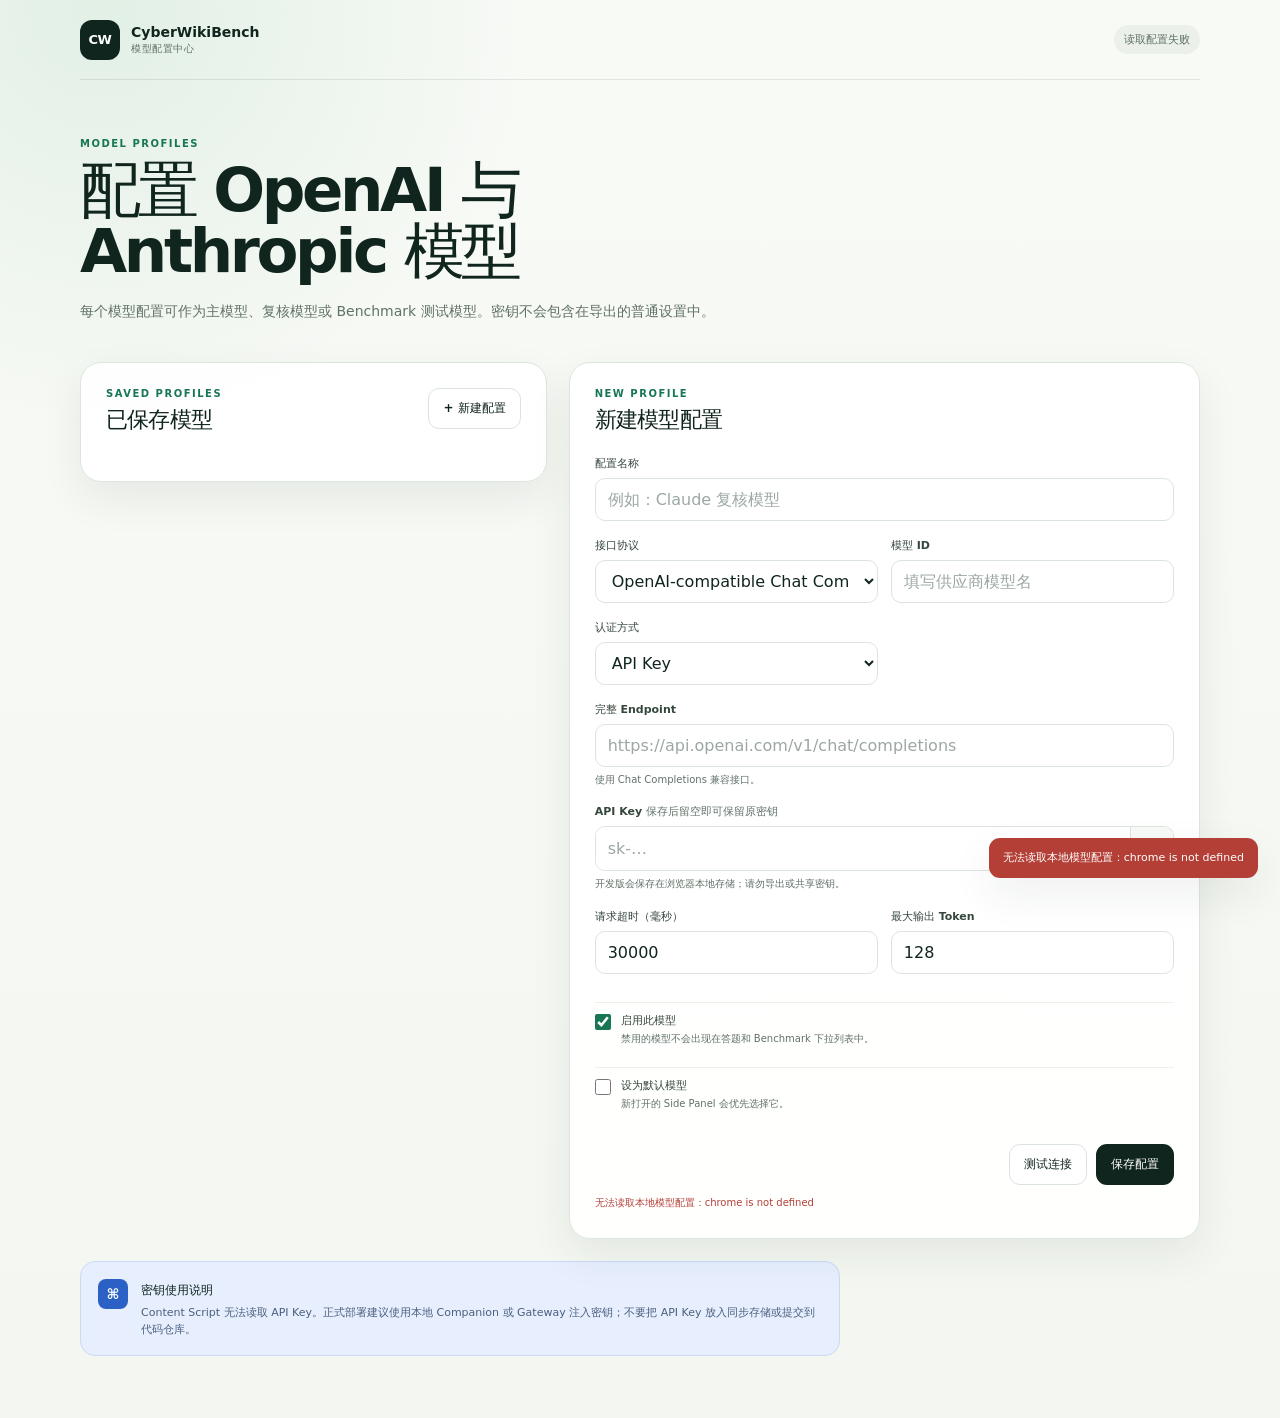
==== extension/options/options.html @ a69b37c0 "Initial CyberWikiBench Chrome extension" ====
<!doctype html>
<html lang="zh-CN">
  <head>
    <meta charset="utf-8" />
    <meta name="viewport" content="width=device-width, initial-scale=1" />
    <meta name="color-scheme" content="light" />
    <title>CyberWikiBench · 模型设置</title>
    <link rel="stylesheet" href="./options.css" />
  </head>
  <body>
    <main class="page-shell">
      <header class="page-header">
        <a class="brand" href="#top" aria-label="CyberWikiBench 模型设置">
          <span class="brand-mark" aria-hidden="true">CW</span>
          <span><strong>CyberWikiBench</strong><small>模型配置中心</small></span>
        </a>
        <div id="profileCount" class="profile-count">正在读取配置…</div>
      </header>

      <section class="hero" id="top">
        <p class="eyebrow">MODEL PROFILES</p>
        <h1>配置 OpenAI 与 Anthropic 模型</h1>
        <p>每个模型配置可作为主模型、复核模型或 Benchmark 测试模型。密钥不会包含在导出的普通设置中。</p>
      </section>

      <div class="workspace-grid">
        <section class="profiles-section" aria-labelledby="profilesHeading">
          <div class="section-heading">
            <div>
              <p class="section-kicker">SAVED PROFILES</p>
              <h2 id="profilesHeading">已保存模型</h2>
            </div>
            <button id="newProfileButton" class="button button-secondary" type="button">+ 新建配置</button>
          </div>
          <div id="profileList" class="profile-list" aria-live="polite"></div>
        </section>

        <section class="form-section" aria-labelledby="formHeading">
          <div class="section-heading">
            <div>
              <p id="formKicker" class="section-kicker">NEW PROFILE</p>
              <h2 id="formHeading">新建模型配置</h2>
            </div>
            <span id="editingBadge" class="editing-badge" hidden>编辑中</span>
          </div>

          <form id="profileForm" novalidate>
            <input id="profileId" type="hidden" />
            <div class="form-grid">
              <label class="field field-wide">
                <span>配置名称</span>
                <input id="profileName" type="text" maxlength="80" autocomplete="off" placeholder="例如：Claude 复核模型" required />
              </label>
              <label class="field">
                <span>接口协议</span>
                <select id="profileProtocol" required>
                  <option value="openai_chat_completions">OpenAI-compatible Chat Completions</option>
                  <option value="anthropic_messages">Anthropic Messages</option>
                </select>
              </label>
              <label class="field">
                <span>模型 ID</span>
                <input id="profileModel" type="text" maxlength="200" autocomplete="off" placeholder="填写供应商模型名" required />
              </label>
              <label class="field">
                <span>认证方式</span>
                <select id="profileAuthMode" required>
                  <option value="api_key">API Key</option>
                  <option value="none">无需认证（本地服务）</option>
                </select>
              </label>
              <label class="field field-wide">
                <span>完整 Endpoint</span>
                <input id="profileEndpoint" type="url" inputmode="url" autocomplete="url" placeholder="https://api.openai.com/v1/chat/completions" required />
                <small id="endpointHint">使用 Chat Completions 兼容接口。</small>
              </label>
              <label id="apiKeyField" class="field field-wide">
                <span id="apiKeyLabel">API Key <em>保存后留空即可保留原密钥</em></span>
                <span class="key-input-wrap">
                  <input id="profileApiKey" type="password" autocomplete="off" spellcheck="false" placeholder="sk-…" />
                  <button id="toggleKeyButton" class="key-toggle" type="button" aria-label="显示 API Key">显示</button>
                </span>
                <small id="keyHint">开发版会保存在浏览器本地存储；请勿导出或共享密钥。</small>
              </label>
              <label class="field">
                <span>请求超时（毫秒）</span>
                <input id="profileTimeout" type="number" min="1000" max="300000" step="1000" value="30000" required />
              </label>
              <label class="field">
                <span>最大输出 Token</span>
                <input id="profileMaxTokens" type="number" min="16" max="8192" step="1" value="128" required />
              </label>
            </div>

            <label class="toggle-row">
              <input id="profileEnabled" type="checkbox" checked />
              <span><strong>启用此模型</strong><small>禁用的模型不会出现在答题和 Benchmark 下拉列表中。</small></span>
            </label>
            <label class="toggle-row">
              <input id="profileDefault" type="checkbox" />
              <span><strong>设为默认模型</strong><small>新打开的 Side Panel 会优先选择它。</small></span>
            </label>

            <div class="form-actions">
              <button id="testProfileButton" class="button button-secondary" type="button">测试连接</button>
              <button id="saveProfileButton" class="button button-primary" type="submit">保存配置</button>
            </div>
            <p id="formStatus" class="form-status" role="status" aria-live="polite"></p>
          </form>
        </section>
      </div>

      <section class="security-note">
        <span class="security-icon" aria-hidden="true">⌘</span>
        <div>
          <strong>密钥使用说明</strong>
          <p>Content Script 无法读取 API Key。正式部署建议使用本地 Companion 或 Gateway 注入密钥；不要把 API Key 放入同步存储或提交到代码仓库。</p>
        </div>
      </section>
    </main>

    <div id="toast" class="toast" role="status" aria-live="polite" aria-atomic="true"></div>
    <script type="module" src="./options.js"></script>
  </body>
</html>
---- extension/options/options.css ----
:root {
  --ink: #10251d;
  --muted: #617168;
  --paper: #f4f7f1;
  --surface: #fff;
  --line: #dbe5dd;
  --accent: #177653;
  --accent-dark: #0f583d;
  --accent-soft: #dff3e8;
  --blue: #2b60c5;
  --blue-soft: #e7efff;
  --danger: #b33f36;
  --danger-soft: #fff0ed;
  --shadow: 0 16px 42px rgba(20, 49, 35, 0.08);
  color: var(--ink);
  background: var(--paper);
  font-family: Inter, ui-sans-serif, system-ui, -apple-system, BlinkMacSystemFont, "Segoe UI", sans-serif;
  font-synthesis: none;
}

* { box-sizing: border-box; }
body {
  min-width: 320px;
  min-height: 100vh;
  margin: 0;
  background:
    radial-gradient(circle at 8% 0%, rgba(63, 165, 111, 0.12), transparent 27rem),
    linear-gradient(180deg, #f8faf6 0%, var(--paper) 100%);
}
button, input, select { font: inherit; }
button { cursor: pointer; }
button:focus-visible, input:focus-visible, select:focus-visible { outline: 3px solid rgba(23, 118, 83, 0.22); outline-offset: 2px; }

.page-shell { width: min(1120px, calc(100% - 44px)); margin: 0 auto; padding: 0 0 62px; }
.page-header { display: flex; align-items: center; justify-content: space-between; gap: 16px; min-height: 80px; border-bottom: 1px solid rgba(16, 37, 29, 0.1); }
.brand { display: flex; align-items: center; gap: 11px; color: inherit; text-decoration: none; }
.brand-mark { display: grid; width: 40px; height: 40px; place-items: center; border-radius: 12px; background: var(--ink); color: white; font-size: 13px; font-weight: 800; letter-spacing: -0.04em; }
.brand strong, .brand small { display: block; }
.brand strong { font-size: 14px; }
.brand small { margin-top: 2px; color: var(--muted); font-size: 10px; letter-spacing: 0.05em; }
.profile-count { padding: 7px 10px; border-radius: 999px; background: #ebf0eb; color: var(--muted); font-size: 11px; font-weight: 700; }

.hero { max-width: 760px; padding: 58px 0 38px; }
.eyebrow, .section-kicker { margin: 0 0 10px; color: var(--accent); font-size: 10px; font-weight: 820; letter-spacing: 0.15em; }
.hero h1 { margin: 0; font-size: clamp(35px, 5vw, 61px); line-height: 1; letter-spacing: -0.055em; }
.hero p:last-child { max-width: 640px; margin: 19px 0 0; color: var(--muted); font-size: 14px; line-height: 1.7; }

.workspace-grid { display: grid; grid-template-columns: minmax(280px, 0.85fr) minmax(390px, 1.15fr); gap: 22px; align-items: start; }
.profiles-section, .form-section { padding: 25px; border: 1px solid var(--line); border-radius: 21px; background: rgba(255, 255, 255, 0.93); box-shadow: var(--shadow); }
.form-section { position: sticky; top: 18px; }
.section-heading { display: flex; align-items: flex-start; justify-content: space-between; gap: 16px; margin-bottom: 21px; }
.section-heading h2 { margin: 0; font-size: 22px; letter-spacing: -0.035em; }
.section-kicker { margin-bottom: 6px; }
.editing-badge { padding: 6px 8px; border-radius: 999px; background: var(--blue-soft); color: var(--blue); font-size: 10px; font-weight: 800; }

.button { min-height: 41px; border: 1px solid transparent; border-radius: 11px; padding: 0 14px; font-size: 12px; font-weight: 760; transition: transform 140ms ease, background 140ms ease, border-color 140ms ease; }
.button:hover:not(:disabled) { transform: translateY(-1px); }
.button:disabled { cursor: wait; opacity: 0.58; }
.button-primary { background: var(--ink); color: white; }
.button-primary:hover:not(:disabled) { background: var(--accent-dark); }
.button-secondary { border-color: var(--line); background: white; color: var(--ink); }
.button-secondary:hover:not(:disabled) { border-color: #aab9ae; background: #f8fbf8; }
.button-danger { border-color: #f3c7c2; background: white; color: var(--danger); }
.button-danger:hover:not(:disabled) { background: var(--danger-soft); }

.profile-list { display: grid; gap: 10px; }
.empty-profiles { padding: 34px 16px; border: 1px dashed #c8d4ca; border-radius: 14px; color: var(--muted); text-align: center; }
.empty-profiles strong, .empty-profiles p { display: block; }
.empty-profiles strong { color: var(--ink); font-size: 13px; }
.empty-profiles p { margin: 6px 0 0; font-size: 11px; line-height: 1.55; }
.profile-card { padding: 15px; border: 1px solid var(--line); border-radius: 14px; background: #fff; transition: border-color 140ms ease, box-shadow 140ms ease; }
.profile-card.is-selected { border-color: var(--accent); box-shadow: inset 0 0 0 1px var(--accent); }
.profile-card.is-disabled { opacity: 0.58; }
.profile-card-head { display: flex; align-items: flex-start; justify-content: space-between; gap: 10px; }
.profile-card h3 { max-width: 210px; margin: 0; overflow: hidden; font-size: 13px; line-height: 1.3; text-overflow: ellipsis; white-space: nowrap; }
.profile-card p { margin: 4px 0 0; color: var(--muted); font-family: ui-monospace, SFMono-Regular, Menlo, Consolas, monospace; font-size: 10px; overflow-wrap: anywhere; }
.profile-badges { display: flex; flex-wrap: wrap; gap: 5px; margin-top: 12px; }
.badge { display: inline-flex; align-items: center; min-height: 19px; padding: 0 6px; border-radius: 999px; background: #edf2ee; color: var(--muted); font-size: 9px; font-weight: 760; }
.badge.default { background: var(--accent-soft); color: var(--accent-dark); }
.badge.anthropic { background: var(--blue-soft); color: var(--blue); }
.badge.missing-key { background: var(--danger-soft); color: var(--danger); }
.profile-actions { display: flex; flex-wrap: wrap; gap: 7px; margin-top: 14px; }
.profile-actions button { min-height: 30px; padding: 0 9px; border: 1px solid var(--line); border-radius: 8px; background: white; color: #405147; font-size: 10px; font-weight: 720; }
.profile-actions button:hover { border-color: #aab9ae; background: #f9fcf9; }
.profile-actions .danger-action { color: var(--danger); border-color: #f2c9c4; }

.form-grid { display: grid; grid-template-columns: 1fr 1fr; gap: 0 13px; }
.field { display: block; margin-bottom: 17px; }
.field-wide { grid-column: 1 / -1; }
.field > span:not(.key-input-wrap) { display: block; margin-bottom: 7px; color: #35463d; font-size: 11px; font-weight: 760; }
.field em { color: var(--muted); font-style: normal; font-weight: 500; }
.field input, .field select { width: 100%; height: 43px; border: 1px solid var(--line); border-radius: 10px; background: white; color: var(--ink); padding: 0 12px; }
.field input::placeholder { color: #9ca8a1; }
.field small { display: block; margin-top: 6px; color: var(--muted); font-size: 10px; line-height: 1.45; }
.key-input-wrap { display: flex; overflow: hidden; border: 1px solid var(--line); border-radius: 10px; background: white; }
.key-input-wrap:focus-within { border-color: var(--accent); box-shadow: 0 0 0 3px rgba(23, 118, 83, 0.1); }
.key-input-wrap input { border: 0; border-radius: 0; }
.key-input-wrap input:focus { outline: 0; box-shadow: none; }
.key-toggle { flex: 0 0 auto; border: 0; border-left: 1px solid var(--line); background: #f8faf8; color: var(--accent-dark); padding: 0 11px; font-size: 10px; font-weight: 750; }

.toggle-row { display: flex; align-items: flex-start; gap: 10px; margin: 11px 0; padding: 10px 0; border-top: 1px solid #edf1ed; cursor: pointer; }
.toggle-row input { width: 16px; height: 16px; margin: 1px 0 0; accent-color: var(--accent); }
.toggle-row strong, .toggle-row small { display: block; }
.toggle-row strong { color: #35463d; font-size: 11px; }
.toggle-row small { margin-top: 4px; color: var(--muted); font-size: 10px; line-height: 1.45; }
.form-actions { display: flex; justify-content: flex-end; gap: 9px; margin-top: 22px; }
.form-status { min-height: 17px; margin: 11px 0 0; color: var(--muted); font-size: 10px; line-height: 1.45; }
.form-status.is-success { color: var(--accent-dark); }
.form-status.is-error { color: var(--danger); }

.security-note { display: flex; gap: 13px; max-width: 760px; margin-top: 22px; padding: 17px; border: 1px solid #cbd9f3; border-radius: 15px; background: var(--blue-soft); }
.security-icon { display: grid; width: 30px; height: 30px; flex: 0 0 30px; place-items: center; border-radius: 8px; background: var(--blue); color: white; font-size: 14px; font-weight: 800; }
.security-note strong { font-size: 12px; }
.security-note p { margin: 5px 0 0; color: #4a5f7d; font-size: 11px; line-height: 1.55; }

.toast { position: fixed; right: 22px; bottom: 22px; z-index: 10; max-width: min(390px, calc(100% - 44px)); padding: 12px 14px; border-radius: 11px; background: var(--ink); color: white; box-shadow: var(--shadow); font-size: 11px; line-height: 1.45; opacity: 0; pointer-events: none; transform: translateY(8px); transition: opacity 160ms ease, transform 160ms ease; }
.toast.is-visible { opacity: 1; transform: translateY(0); }
.toast.is-error { background: var(--danger); }

@media (max-width: 820px) {
  .workspace-grid { grid-template-columns: 1fr; }
  .form-section { position: static; }
}
@media (max-width: 540px) {
  .page-shell { width: min(100% - 24px, 1120px); }
  .page-header { min-height: 68px; }
  .profile-count { display: none; }
  .hero { padding: 38px 0 28px; }
  .hero h1 { font-size: 34px; }
  .profiles-section, .form-section { padding: 18px; border-radius: 17px; }
  .form-grid { grid-template-columns: 1fr; }
  .field-wide { grid-column: auto; }
}
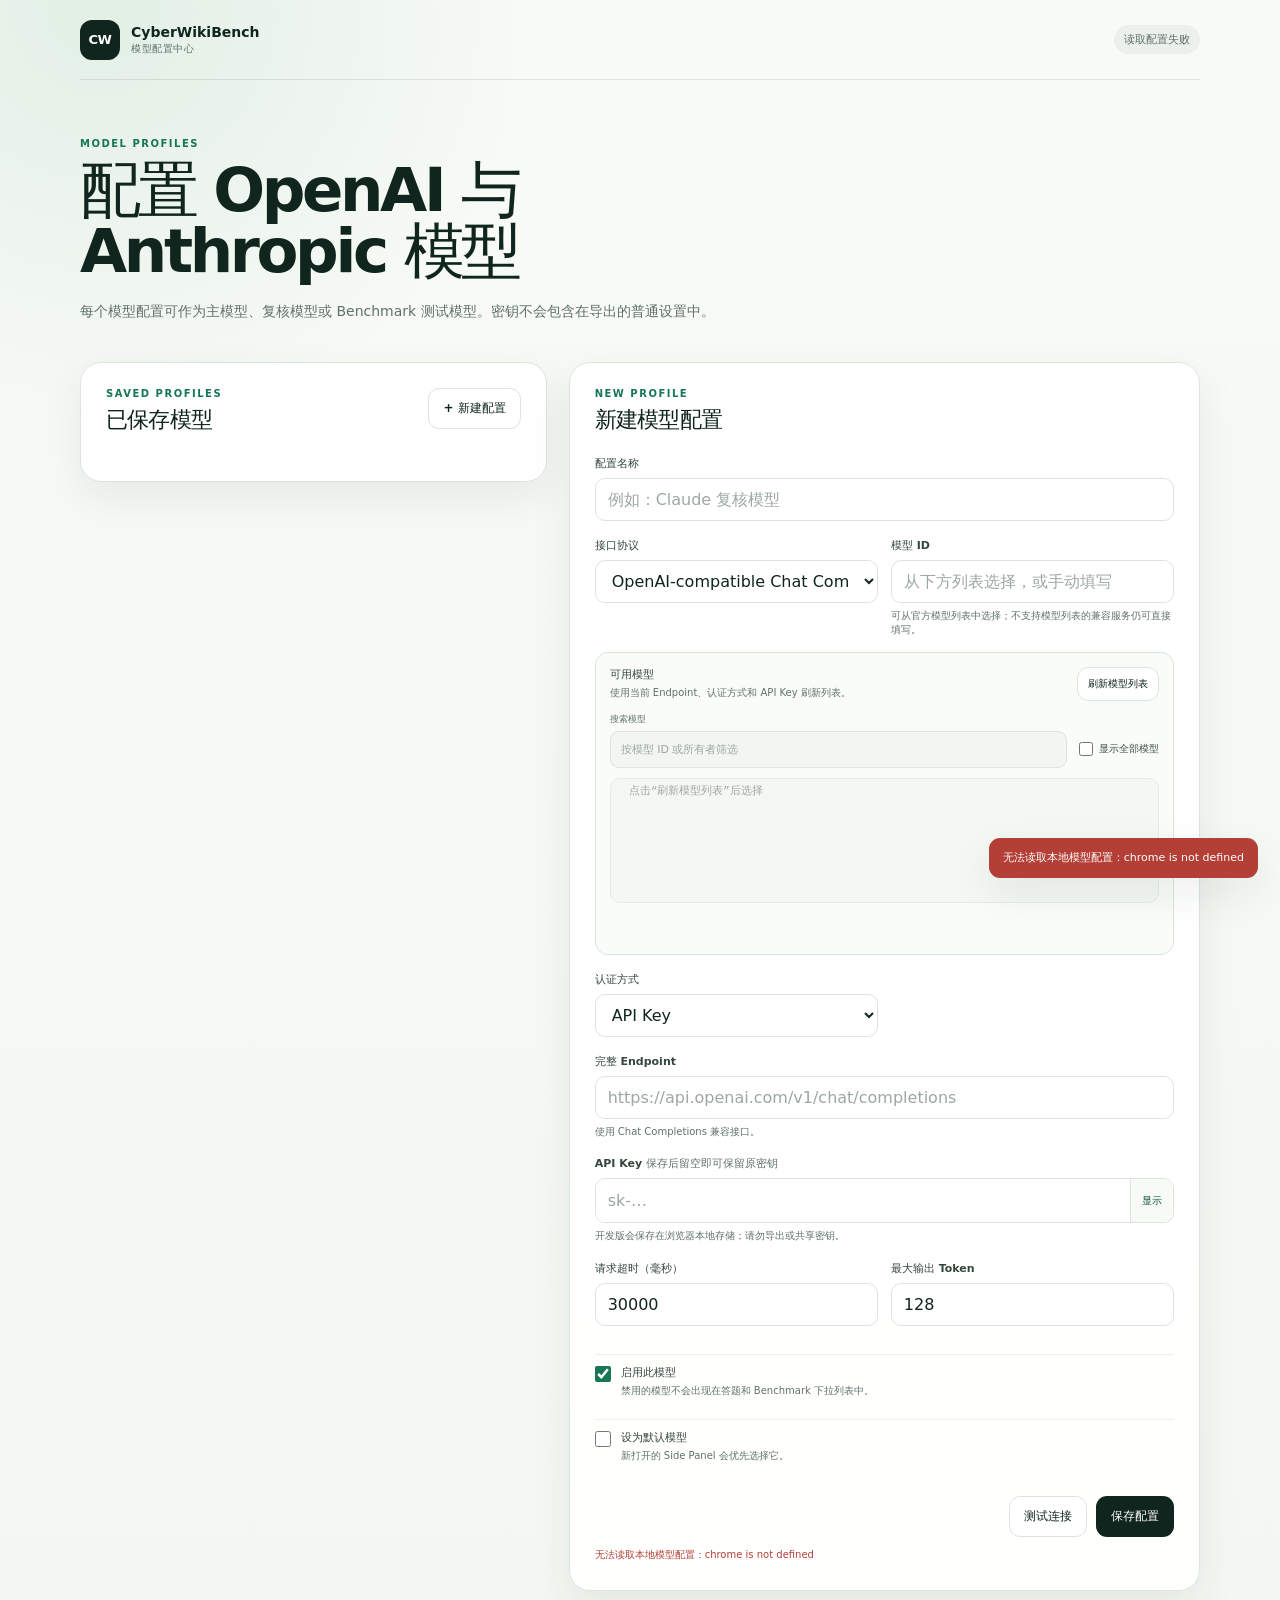
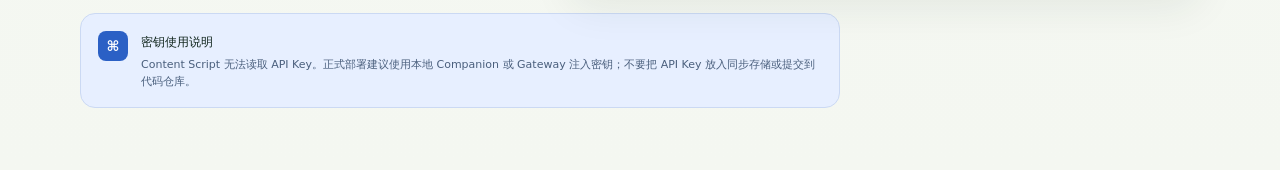
==== commit 8df7ab2b: "Generalize question extraction and model configuration" ====
--- a/extension/options/options.html
+++ b/extension/options/options.html
@@ -60,8 +60,33 @@
               </label>
               <label class="field">
                 <span>模型 ID</span>
-                <input id="profileModel" type="text" maxlength="200" autocomplete="off" placeholder="填写供应商模型名" required />
+                <input id="profileModel" type="text" maxlength="200" autocomplete="off" placeholder="从下方列表选择，或手动填写" required />
+                <small>可从官方模型列表中选择；不支持模型列表的兼容服务仍可直接填写。</small>
               </label>
+              <section class="field field-wide model-catalog-field" aria-labelledby="modelCatalogHeading">
+                <div class="model-catalog-heading">
+                  <div>
+                    <span id="modelCatalogHeading">可用模型</span>
+                    <small id="modelCatalogSummary">使用当前 Endpoint、认证方式和 API Key 刷新列表。</small>
+                  </div>
+                  <button id="refreshModelsButton" class="button button-secondary model-refresh-button" type="button">刷新模型列表</button>
+                </div>
+                <div class="model-catalog-controls">
+                  <label class="model-search-field">
+                    <span>搜索模型</span>
+                    <input id="modelCatalogSearch" type="search" autocomplete="off" placeholder="按模型 ID 或所有者筛选" disabled />
+                  </label>
+                  <label class="model-show-all">
+                    <input id="showAllModels" type="checkbox" />
+                    <span>显示全部模型</span>
+                  </label>
+                </div>
+                <select id="modelCatalog" class="model-catalog-select" size="6" disabled aria-labelledby="modelCatalogHeading" aria-describedby="modelCatalogStatus modelCatalogMeta">
+                  <option value="">点击“刷新模型列表”后选择</option>
+                </select>
+                <p id="modelCatalogStatus" class="model-catalog-status" role="status" aria-live="polite"></p>
+                <p id="modelCatalogMeta" class="model-catalog-meta"></p>
+              </section>
               <label class="field">
                 <span>认证方式</span>
                 <select id="profileAuthMode" required>
--- a/extension/options/options.css
+++ b/extension/options/options.css
@@ -98,6 +98,28 @@
 .key-input-wrap input:focus { outline: 0; box-shadow: none; }
 .key-toggle { flex: 0 0 auto; border: 0; border-left: 1px solid var(--line); background: #f8faf8; color: var(--accent-dark); padding: 0 11px; font-size: 10px; font-weight: 750; }
 
+.model-catalog-field { margin-top: -3px; padding: 14px; border: 1px solid #d7e5da; border-radius: 13px; background: #f9fcf9; }
+.model-catalog-heading { display: flex; align-items: flex-start; justify-content: space-between; gap: 12px; }
+.model-catalog-heading > div > span { display: block; color: #35463d; font-size: 11px; font-weight: 760; }
+.model-catalog-heading small { display: block; max-width: 310px; margin-top: 4px; color: var(--muted); font-size: 10px; line-height: 1.45; }
+.model-refresh-button { flex: 0 0 auto; min-height: 34px; padding: 0 10px; font-size: 10px; }
+.model-catalog-controls { display: flex; align-items: end; justify-content: space-between; gap: 12px; margin-top: 12px; }
+.model-search-field { min-width: 0; flex: 1 1 auto; }
+.model-search-field span { display: block; margin-bottom: 5px; color: var(--muted); font-size: 9px; font-weight: 720; }
+.model-search-field input { width: 100%; height: 37px; border: 1px solid var(--line); border-radius: 9px; background: white; color: var(--ink); padding: 0 10px; font-size: 11px; }
+.model-search-field input:disabled { cursor: not-allowed; background: #f2f5f2; color: #8b9990; }
+.model-show-all { display: inline-flex; flex: 0 0 auto; align-items: center; gap: 6px; min-height: 37px; color: #405147; font-size: 10px; font-weight: 690; white-space: nowrap; cursor: pointer; }
+.model-show-all input { width: 14px; height: 14px; margin: 0; accent-color: var(--accent); }
+.model-catalog-select { width: 100%; min-height: 125px; margin-top: 10px; border: 1px solid var(--line); border-radius: 9px; background: white; color: var(--ink); padding: 5px; font-family: ui-monospace, SFMono-Regular, Menlo, Consolas, monospace; font-size: 11px; line-height: 1.55; }
+.model-catalog-select:disabled { cursor: not-allowed; background: #f2f5f2; color: #8b9990; }
+.model-catalog-select option { padding: 4px 6px; }
+.model-catalog-status, .model-catalog-meta { min-height: 14px; margin: 7px 0 0; font-size: 10px; line-height: 1.45; }
+.model-catalog-status { color: var(--muted); }
+.model-catalog-status.is-success { color: var(--accent-dark); }
+.model-catalog-status.is-error { color: var(--danger); }
+.model-catalog-status.is-stale { color: #94610c; }
+.model-catalog-meta { margin-top: 2px; color: #738179; font-size: 9px; }
+
 .toggle-row { display: flex; align-items: flex-start; gap: 10px; margin: 11px 0; padding: 10px 0; border-top: 1px solid #edf1ed; cursor: pointer; }
 .toggle-row input { width: 16px; height: 16px; margin: 1px 0 0; accent-color: var(--accent); }
 .toggle-row strong, .toggle-row small { display: block; }
@@ -130,4 +152,7 @@
   .profiles-section, .form-section { padding: 18px; border-radius: 17px; }
   .form-grid { grid-template-columns: 1fr; }
   .field-wide { grid-column: auto; }
+  .model-catalog-heading, .model-catalog-controls { align-items: stretch; flex-direction: column; }
+  .model-refresh-button { width: 100%; }
+  .model-show-all { min-height: auto; }
 }
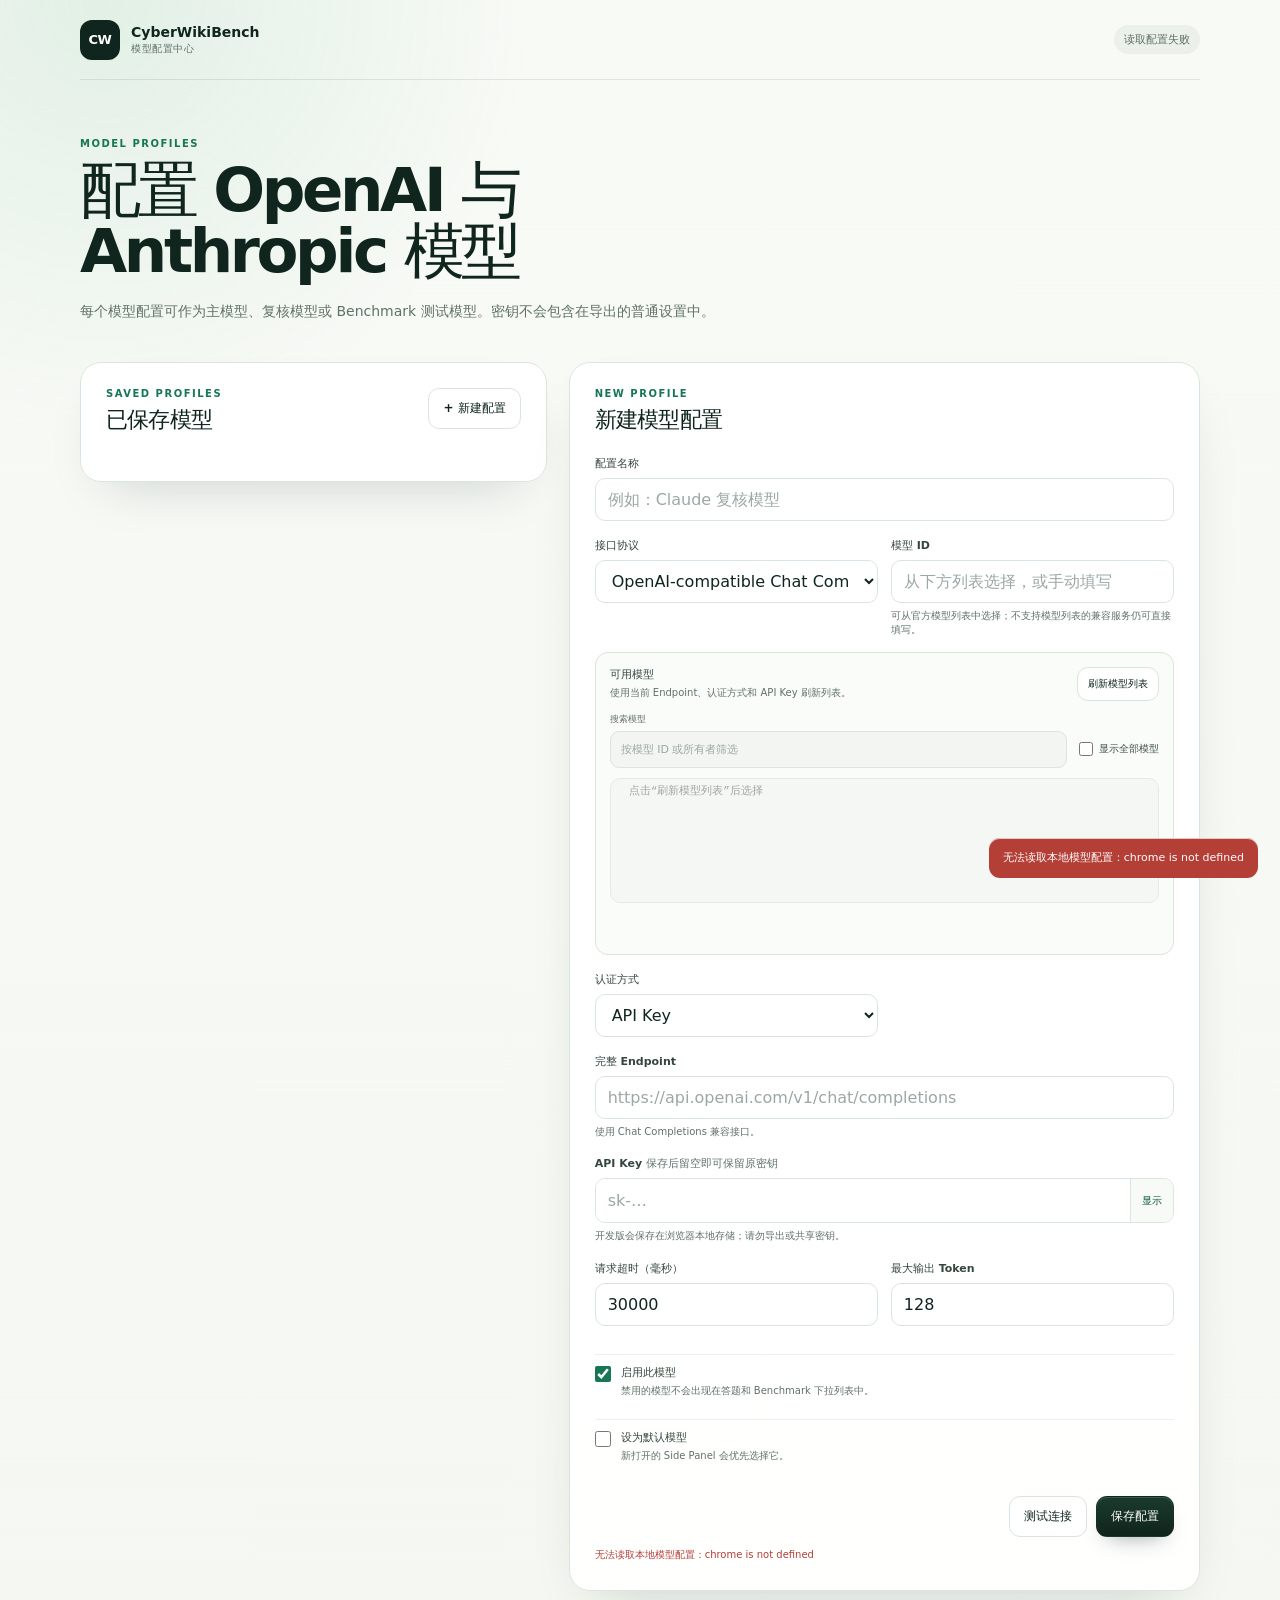
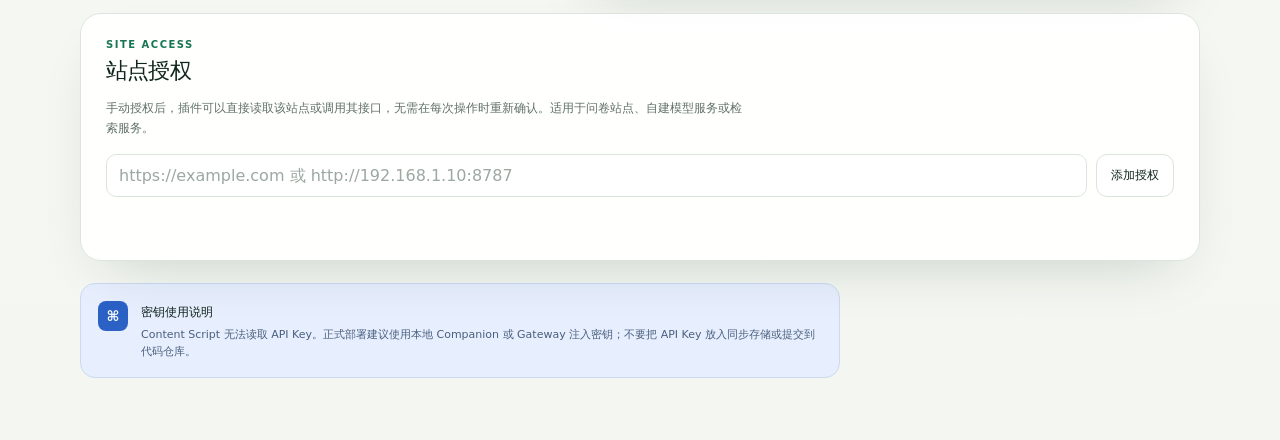
==== commit 7c479826: "Add low-interference overlay and site access controls" ====
--- a/extension/options/options.html
+++ b/extension/options/options.html
@@ -135,6 +135,22 @@
         </section>
       </div>
 
+      <section class="permissions-section" aria-labelledby="permissionsHeading">
+        <div class="section-heading">
+          <div>
+            <p class="section-kicker">SITE ACCESS</p>
+            <h2 id="permissionsHeading">站点授权</h2>
+          </div>
+        </div>
+        <p class="permissions-intro">手动授权后，插件可以直接读取该站点或调用其接口，无需在每次操作时重新确认。适用于问卷站点、自建模型服务或检索服务。</p>
+        <form id="originGrantForm" class="origin-grant-form" novalidate>
+          <input id="originGrantInput" type="url" inputmode="url" autocomplete="off" spellcheck="false" placeholder="https://example.com 或 http://192.168.1.10:8787" aria-label="要授权的网址" />
+          <button id="originGrantButton" class="button button-secondary" type="submit">添加授权</button>
+        </form>
+        <p id="originGrantStatus" class="origin-grant-status" role="status" aria-live="polite"></p>
+        <div id="originList" class="origin-list" aria-live="polite"></div>
+      </section>
+
       <section class="security-note">
         <span class="security-icon" aria-hidden="true">⌘</span>
         <div>
--- a/extension/options/options.css
+++ b/extension/options/options.css
@@ -11,11 +11,16 @@
   --blue-soft: #e7efff;
   --danger: #b33f36;
   --danger-soft: #fff0ed;
-  --shadow: 0 16px 42px rgba(20, 49, 35, 0.08);
+  --shadow: 0 1px 0 rgba(255, 255, 255, 0.7) inset, 0 24px 56px -28px rgba(15, 36, 28, 0.22);
+  --ease: cubic-bezier(0.16, 1, 0.3, 1);
+  --ring: rgba(23, 118, 83, 0.16);
   color: var(--ink);
   background: var(--paper);
-  font-family: Inter, ui-sans-serif, system-ui, -apple-system, BlinkMacSystemFont, "Segoe UI", sans-serif;
+  font-family: system-ui, -apple-system, BlinkMacSystemFont, "SF Pro Text", "Segoe UI", Roboto, "Helvetica Neue", Arial, sans-serif;
   font-synthesis: none;
+  -webkit-font-smoothing: antialiased;
+  -moz-osx-font-smoothing: grayscale;
+  text-rendering: optimizeLegibility;
 }
 
 * { box-sizing: border-box; }
@@ -29,7 +34,9 @@
 }
 button, input, select { font: inherit; }
 button { cursor: pointer; }
-button:focus-visible, input:focus-visible, select:focus-visible { outline: 3px solid rgba(23, 118, 83, 0.22); outline-offset: 2px; }
+button:focus-visible, input:focus-visible, select:focus-visible { outline: 2px solid rgba(23, 118, 83, 0.2); outline-offset: 2px; }
+.field input, .field select { transition: border-color 140ms var(--ease), box-shadow 140ms var(--ease); }
+.field input:focus, .field select:focus { outline: none; border-color: var(--accent); box-shadow: 0 0 0 3px var(--ring); }
 
 .page-shell { width: min(1120px, calc(100% - 44px)); margin: 0 auto; padding: 0 0 62px; }
 .page-header { display: flex; align-items: center; justify-content: space-between; gap: 16px; min-height: 80px; border-bottom: 1px solid rgba(16, 37, 29, 0.1); }
@@ -45,7 +52,8 @@
 .hero h1 { margin: 0; font-size: clamp(35px, 5vw, 61px); line-height: 1; letter-spacing: -0.055em; }
 .hero p:last-child { max-width: 640px; margin: 19px 0 0; color: var(--muted); font-size: 14px; line-height: 1.7; }
 
-.workspace-grid { display: grid; grid-template-columns: minmax(280px, 0.85fr) minmax(390px, 1.15fr); gap: 22px; align-items: start; }
+.workspace-grid { display: grid; grid-template-columns: minmax(280px, 0.85fr) minmax(390px, 1.15fr); gap: 22px; align-items: start; animation: rise-in 420ms var(--ease) both; }
+@keyframes rise-in { from { opacity: 0; transform: translateY(10px); } to { opacity: 1; transform: none; } }
 .profiles-section, .form-section { padding: 25px; border: 1px solid var(--line); border-radius: 21px; background: rgba(255, 255, 255, 0.93); box-shadow: var(--shadow); }
 .form-section { position: sticky; top: 18px; }
 .section-heading { display: flex; align-items: flex-start; justify-content: space-between; gap: 16px; margin-bottom: 21px; }
@@ -53,11 +61,12 @@
 .section-kicker { margin-bottom: 6px; }
 .editing-badge { padding: 6px 8px; border-radius: 999px; background: var(--blue-soft); color: var(--blue); font-size: 10px; font-weight: 800; }
 
-.button { min-height: 41px; border: 1px solid transparent; border-radius: 11px; padding: 0 14px; font-size: 12px; font-weight: 760; transition: transform 140ms ease, background 140ms ease, border-color 140ms ease; }
+.button { min-height: 41px; border: 1px solid transparent; border-radius: 11px; padding: 0 14px; font-size: 12px; font-weight: 760; transition: transform 160ms var(--ease), background 160ms var(--ease), border-color 160ms var(--ease), box-shadow 160ms var(--ease); }
 .button:hover:not(:disabled) { transform: translateY(-1px); }
+.button:active:not(:disabled) { transform: translateY(0) scale(0.985); transition-duration: 60ms; }
 .button:disabled { cursor: wait; opacity: 0.58; }
-.button-primary { background: var(--ink); color: white; }
-.button-primary:hover:not(:disabled) { background: var(--accent-dark); }
+.button-primary { background: linear-gradient(180deg, #1b3a2d, var(--ink)); color: white; box-shadow: inset 0 1px 0 rgba(255, 255, 255, 0.14), 0 10px 22px -12px rgba(15, 36, 28, 0.5); }
+.button-primary:hover:not(:disabled) { background: linear-gradient(180deg, var(--accent-dark), #0c4730); }
 .button-secondary { border-color: var(--line); background: white; color: var(--ink); }
 .button-secondary:hover:not(:disabled) { border-color: #aab9ae; background: #f8fbf8; }
 .button-danger { border-color: #f3c7c2; background: white; color: var(--danger); }
@@ -68,7 +77,8 @@
 .empty-profiles strong, .empty-profiles p { display: block; }
 .empty-profiles strong { color: var(--ink); font-size: 13px; }
 .empty-profiles p { margin: 6px 0 0; font-size: 11px; line-height: 1.55; }
-.profile-card { padding: 15px; border: 1px solid var(--line); border-radius: 14px; background: #fff; transition: border-color 140ms ease, box-shadow 140ms ease; }
+.profile-card { padding: 15px; border: 1px solid var(--line); border-radius: 14px; background: #fff; transition: border-color 160ms var(--ease), box-shadow 160ms var(--ease), transform 160ms var(--ease); }
+.profile-card:hover { transform: translateY(-2px); box-shadow: 0 14px 30px -20px rgba(15, 36, 28, 0.28); }
 .profile-card.is-selected { border-color: var(--accent); box-shadow: inset 0 0 0 1px var(--accent); }
 .profile-card.is-disabled { opacity: 0.58; }
 .profile-card-head { display: flex; align-items: flex-start; justify-content: space-between; gap: 10px; }
@@ -130,6 +140,28 @@
 .form-status.is-success { color: var(--accent-dark); }
 .form-status.is-error { color: var(--danger); }
 
+.permissions-section { margin-top: 22px; padding: 25px; border: 1px solid var(--line); border-radius: 21px; background: rgba(255, 255, 255, 0.93); box-shadow: var(--shadow); animation: rise-in 480ms var(--ease) both; }
+.permissions-intro { max-width: 640px; margin: -8px 0 16px; color: var(--muted); font-size: 12px; line-height: 1.65; }
+.origin-grant-form { display: grid; grid-template-columns: minmax(0, 1fr) auto; gap: 9px; }
+.origin-grant-form input { width: 100%; height: 43px; border: 1px solid var(--line); border-radius: 10px; background: white; color: var(--ink); padding: 0 12px; transition: border-color 140ms var(--ease), box-shadow 140ms var(--ease); }
+.origin-grant-form input:focus { outline: none; border-color: var(--accent); box-shadow: 0 0 0 3px var(--ring); }
+.origin-grant-form input::placeholder { color: #9ca8a1; }
+.origin-grant-status { min-height: 16px; margin: 10px 0 0; color: var(--muted); font-size: 11px; line-height: 1.45; }
+.origin-grant-status.is-success { color: var(--accent-dark); }
+.origin-grant-status.is-error { color: var(--danger); }
+.origin-list { display: grid; gap: 7px; margin-top: 12px; }
+.origin-list-message { margin: 0; padding: 16px; border: 1px dashed #c8d4ca; border-radius: 12px; color: var(--muted); font-size: 11px; line-height: 1.55; text-align: center; }
+.origin-list-message.is-error { border-color: #f0c7c2; color: var(--danger); text-align: left; }
+.origin-item { display: flex; align-items: center; justify-content: space-between; gap: 10px; padding: 9px 12px; border: 1px solid var(--line); border-radius: 11px; background: white; transition: border-color 150ms var(--ease), box-shadow 150ms var(--ease); }
+.origin-item:hover { border-color: #aab9ae; box-shadow: 0 12px 24px -20px rgba(15, 36, 28, 0.32); }
+.origin-item.is-required { background: #f9fcf9; }
+.origin-item code { font-family: ui-monospace, SFMono-Regular, Menlo, Consolas, monospace; font-size: 11px; color: #35463d; overflow-wrap: anywhere; }
+.origin-item-actions { display: inline-flex; flex: 0 0 auto; align-items: center; gap: 8px; }
+.origin-tag { display: inline-flex; align-items: center; min-height: 19px; padding: 0 7px; border-radius: 999px; background: #edf2ee; color: var(--muted); font-size: 9px; font-weight: 760; letter-spacing: 0.02em; }
+.origin-item-actions button { min-height: 30px; padding: 0 10px; border: 1px solid #f2c9c4; border-radius: 8px; background: white; color: var(--danger); font-size: 10px; font-weight: 720; transition: background 140ms var(--ease), border-color 140ms var(--ease), transform 120ms var(--ease); }
+.origin-item-actions button:hover { background: var(--danger-soft); }
+.origin-item-actions button:active { transform: scale(0.96); }
+
 .security-note { display: flex; gap: 13px; max-width: 760px; margin-top: 22px; padding: 17px; border: 1px solid #cbd9f3; border-radius: 15px; background: var(--blue-soft); }
 .security-icon { display: grid; width: 30px; height: 30px; flex: 0 0 30px; place-items: center; border-radius: 8px; background: var(--blue); color: white; font-size: 14px; font-weight: 800; }
 .security-note strong { font-size: 12px; }
@@ -149,10 +181,15 @@
   .profile-count { display: none; }
   .hero { padding: 38px 0 28px; }
   .hero h1 { font-size: 34px; }
-  .profiles-section, .form-section { padding: 18px; border-radius: 17px; }
+  .profiles-section, .form-section, .permissions-section { padding: 18px; border-radius: 17px; }
   .form-grid { grid-template-columns: 1fr; }
   .field-wide { grid-column: auto; }
+  .origin-grant-form { grid-template-columns: 1fr; }
   .model-catalog-heading, .model-catalog-controls { align-items: stretch; flex-direction: column; }
   .model-refresh-button { width: 100%; }
   .model-show-all { min-height: auto; }
 }
+
+@media (prefers-reduced-motion: reduce) {
+  *, *::before, *::after { animation: none !important; transition: none !important; }
+}
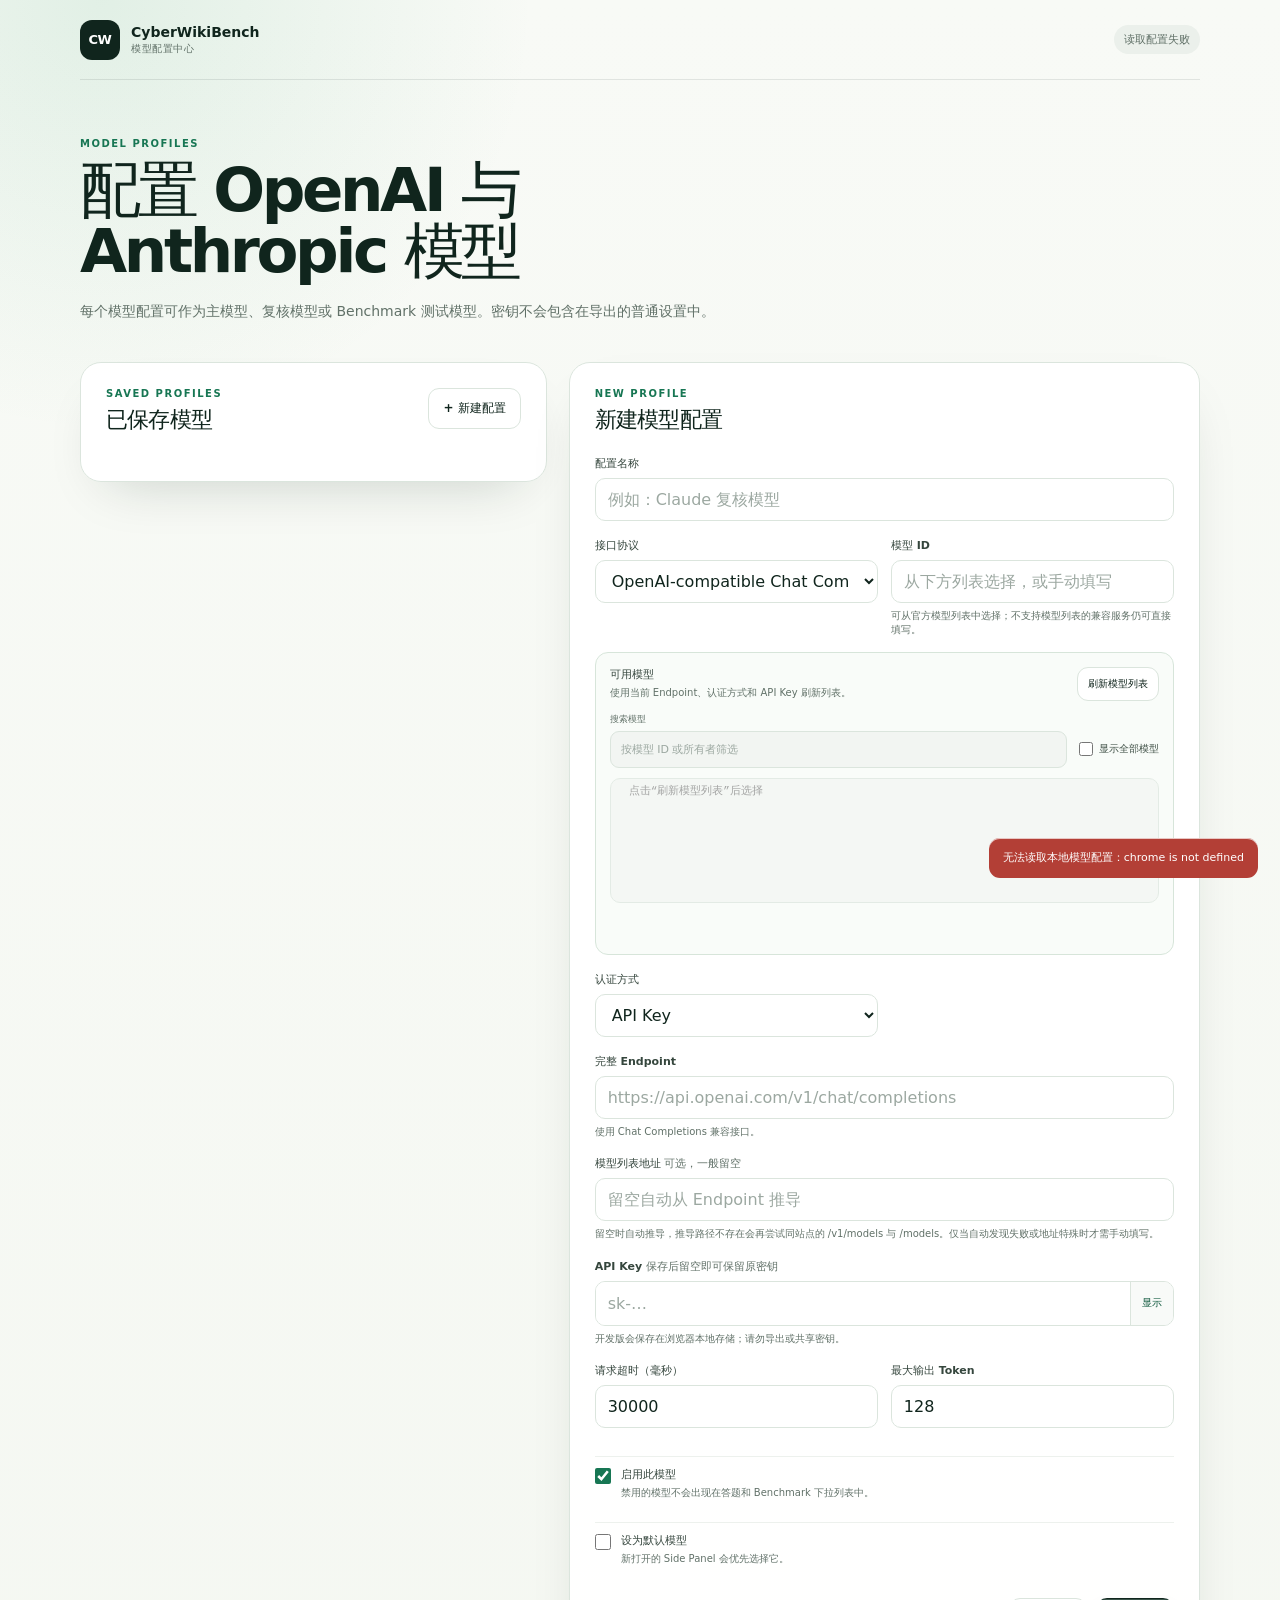
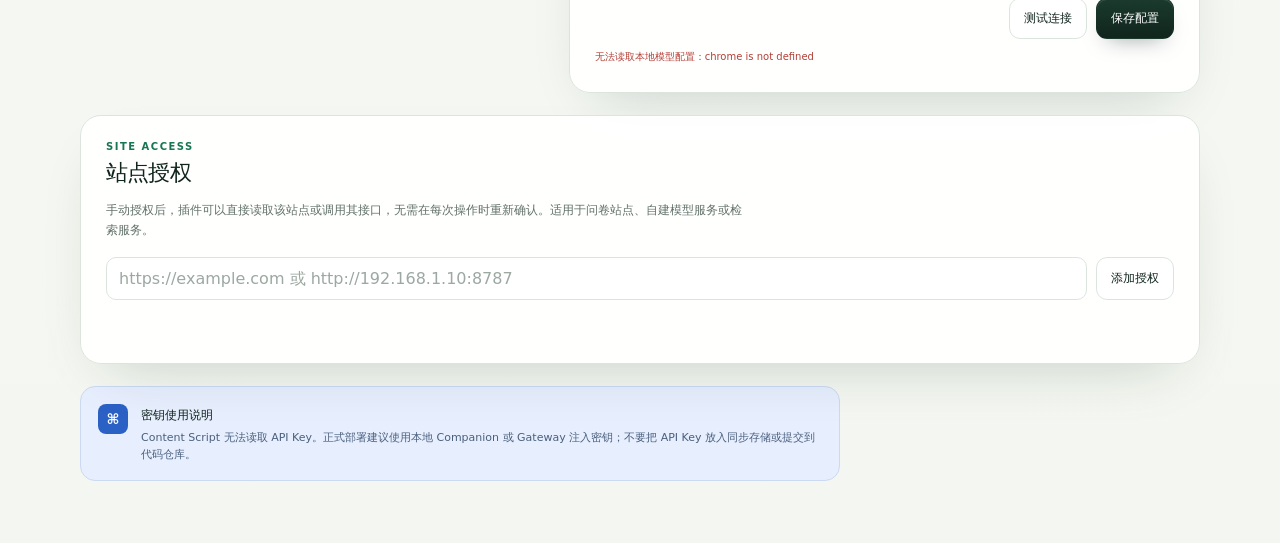
==== commit 6132360f: "Improve overlay controls and model discovery" ====
--- a/extension/options/options.html
+++ b/extension/options/options.html
@@ -99,6 +99,11 @@
                 <input id="profileEndpoint" type="url" inputmode="url" autocomplete="url" placeholder="https://api.openai.com/v1/chat/completions" required />
                 <small id="endpointHint">使用 Chat Completions 兼容接口。</small>
               </label>
+              <label class="field field-wide">
+                <span>模型列表地址 <em>可选，一般留空</em></span>
+                <input id="profileModelsEndpoint" type="url" inputmode="url" autocomplete="off" spellcheck="false" placeholder="留空自动从 Endpoint 推导" />
+                <small>留空时自动推导，推导路径不存在会再尝试同站点的 /v1/models 与 /models。仅当自动发现失败或地址特殊时才需手动填写。</small>
+              </label>
               <label id="apiKeyField" class="field field-wide">
                 <span id="apiKeyLabel">API Key <em>保存后留空即可保留原密钥</em></span>
                 <span class="key-input-wrap">
